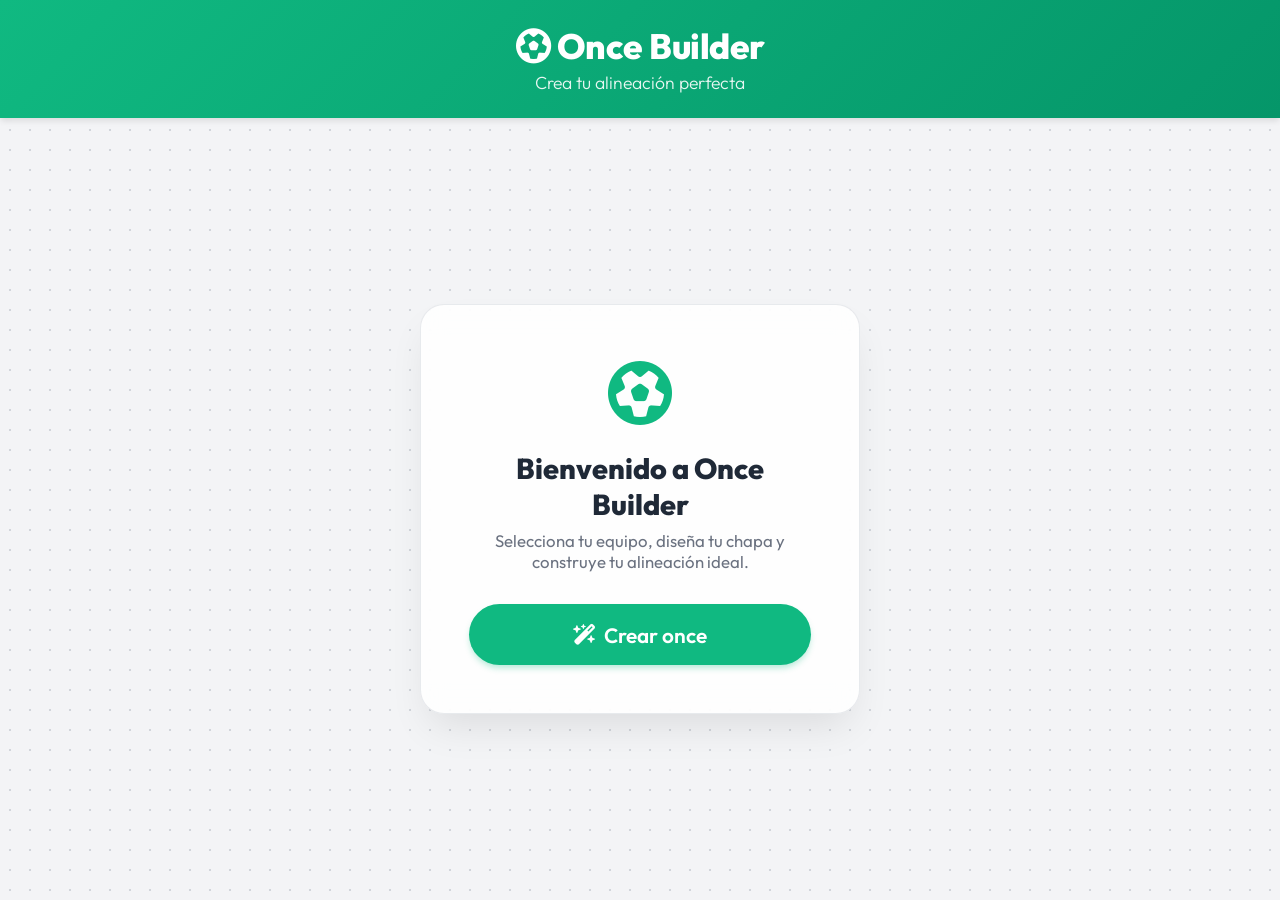
==== index.html @ 5cedeb33 "feat: Expand teams database to 5 leagues and add chapa-to-chapa drag swap" ====
<!DOCTYPE html>
<html lang="es">
<head>
  <meta charset="UTF-8">
  <meta name="viewport" content="width=device-width, initial-scale=1.0">
  <title>Once Builder</title>
  <link rel="preconnect" href="https://fonts.googleapis.com">
  <link rel="preconnect" href="https://fonts.gstatic.com" crossorigin>
  <link href="https://fonts.googleapis.com/css2?family=Outfit:wght@300;400;600;800&display=swap" rel="stylesheet">
  <link rel="stylesheet" href="css/style.css">
  <link rel="stylesheet" href="https://cdnjs.cloudflare.com/ajax/libs/font-awesome/6.4.0/css/all.min.css">
</head>
<body>
  <div id="toast-container"></div>

  <header>
    <div class="header-content">
      <h1><i class="fa-solid fa-futbol"></i> Once Builder</h1>
      <p>Crea tu alineación perfecta</p>
    </div>
  </header>

  <!-- Pantalla Inicial -->
  <div id="welcome-screen" class="welcome-screen">
    <div class="welcome-card">
      <div class="welcome-icon"><i class="fa-solid fa-futbol"></i></div>
      <h2>Bienvenido a Once Builder</h2>
      <p>Selecciona tu equipo, diseña tu chapa y construye tu alineación ideal.</p>
      <button id="start-wizard-btn" class="primary-btn huge-btn">
        <i class="fa-solid fa-wand-magic-sparkles"></i> Crear once
      </button>
    </div>
  </div>

  <!-- Modal del Wizard -->
  <div id="wizard-modal" class="modal hidden">
    <div class="modal-content panel">

      <!-- Paso 1: Equipo -->
      <div id="wizard-step-1" class="wizard-step">
        <div class="step-header">
          <span class="step-badge">1/3</span>
          <h2>Selecciona tu equipo</h2>
        </div>

        <!-- Buscar por texto -->
        <div class="team-search">
          <input type="text" id="wizard-team-search" class="modern-input" placeholder="Buscar equipo (ej: Real Madrid, City…)">
          <button id="wizard-team-search-btn" class="primary-btn search-btn"><i class="fa-solid fa-magnifying-glass"></i></button>
        </div>
        <div id="wizard-loader" class="loader hidden"></div>

        <!-- O filtrar por liga -->
        <div class="league-filter">
          <label class="filter-label"><i class="fa-solid fa-filter"></i> O filtra por liga:</label>
          <div id="league-buttons" class="league-btns"></div>
        </div>

        <!-- Lista de equipos resultantes -->
        <div id="team-results" class="team-grid"></div>

        <p id="wizard-team-result" class="success-text hidden"></p>
        <div class="wizard-footer">
          <button id="wizard-next-1" class="primary-btn" disabled>Siguiente <i class="fa-solid fa-arrow-right"></i></button>
        </div>
      </div>

      <!-- Paso 2: Chapa -->
      <div id="wizard-step-2" class="wizard-step hidden">
        <div class="step-header">
          <span class="step-badge">2/3</span>
          <h2>Diseña tu Chapa</h2>
        </div>
        <div id="jersey-container"></div>
        <div class="wizard-footer">
          <button id="wizard-prev-2" class="secondary-btn"><i class="fa-solid fa-arrow-left"></i> Atrás</button>
          <button id="wizard-next-2" class="primary-btn">Siguiente <i class="fa-solid fa-arrow-right"></i></button>
        </div>
      </div>

      <!-- Paso 3: Formación -->
      <div id="wizard-step-3" class="wizard-step hidden">
        <div class="step-header">
          <span class="step-badge">3/3</span>
          <h2>Elige la Formación</h2>
        </div>
        <select id="wizard-formation-select" class="modern-input"></select>
        <div class="wizard-footer">
          <button id="wizard-prev-3" class="secondary-btn"><i class="fa-solid fa-arrow-left"></i> Atrás</button>
          <button id="wizard-finish" class="primary-btn">¡Empezar a construir! <i class="fa-solid fa-check"></i></button>
        </div>
      </div>

    </div>
  </div>

  <!-- Layout Principal -->
  <main id="main-layout" class="layout hidden">
    <section class="panel formation-panel">
      <div class="panel-header">
        <h2><i class="fa-solid fa-chess-board"></i> Formación</h2>
        <select id="main-formation-select" class="modern-input" style="width: auto;"></select>
      </div>
      <div id="pitch-container"></div>
      <div class="field-hint"><i class="fa-solid fa-circle-info"></i> Arrastra chapas entre posiciones para intercambiarlas · Doble click para quitar</div>
      <button id="save-lineup-btn" class="primary-btn"><i class="fa-solid fa-download"></i> Guardar alineación</button>
    </section>

    <section class="panel players-panel">
      <h2><i class="fa-solid fa-users"></i> Plantilla</h2>
      <ul id="player-list"></ul>
      <div class="divider"></div>
      <h3><i class="fa-solid fa-user-plus"></i> Añadir jugador</h3>
      <form id="manual-player-form" class="modern-form">
        <input type="text" name="name" class="modern-input" placeholder="Nombre" required>
        <div class="form-row">
          <select name="position" class="modern-input" required>
            <option value="" disabled selected>Posición...</option>
            <option value="Goalkeeper">Portero</option>
            <option value="Defender">Defensa</option>
            <option value="Midfielder">Medio</option>
            <option value="Attacker">Delantero</option>
          </select>
          <input type="number" name="number" class="modern-input" placeholder="Dorsal" min="1" max="99">
        </div>
        <button type="submit" class="secondary-btn"><i class="fa-solid fa-plus"></i> Añadir</button>
      </form>
    </section>
  </main>

  <script src="js/formations.js"></script>
  <script src="js/jersey.js"></script>
  <script src="js/players.js"></script>
  <script src="js/pitch.js"></script>
  <script src="js/main.js"></script>
</body>
</html>
---- css/style.css ----
:root {
  --primary: #10b981;
  --primary-dark: #059669;
  --secondary: #3b82f6;
  --bg-color: #f3f4f6;
  --panel-bg: rgba(255, 255, 255, 0.85);
  --text-main: #1f2937;
  --text-muted: #6b7280;
  --border-color: rgba(209, 213, 219, 0.5);
  --pitch-grass-1: #2d6a4f;
  --pitch-grass-2: #1b4332;
  --pitch-line: rgba(255, 255, 255, 0.6);
  --danger: #ef4444;
}

* { box-sizing: border-box; margin: 0; padding: 0; }

body {
  font-family: 'Outfit', sans-serif;
  background-color: var(--bg-color);
  background-image: radial-gradient(#d1d5db 1px, transparent 1px);
  background-size: 20px 20px;
  color: var(--text-main);
  min-height: 100vh;
  display: flex;
  flex-direction: column;
}

header {
  background: linear-gradient(135deg, var(--primary) 0%, var(--primary-dark) 100%);
  color: white;
  padding: 1.5rem 1rem;
  box-shadow: 0 4px 6px -1px rgba(0, 0, 0, 0.1);
  text-align: center;
}
.header-content h1 { font-weight: 800; font-size: 2.2rem; letter-spacing: -0.5px; margin-bottom: 0.2rem; }
.header-content p { font-weight: 300; opacity: 0.9; font-size: 1.1rem; }

/* Utilitarios */
.hidden { display: none !important; }

/* Welcome Screen */
.welcome-screen {
  flex: 1;
  display: flex;
  align-items: center;
  justify-content: center;
  padding: 2rem;
}
.welcome-card {
  background: var(--panel-bg);
  backdrop-filter: blur(12px);
  border: 1px solid var(--border-color);
  border-radius: 24px;
  padding: 3rem;
  text-align: center;
  max-width: 440px;
  width: 100%;
  box-shadow: 0 20px 40px -10px rgba(0,0,0,0.1);
}
.welcome-icon {
  font-size: 4rem;
  color: var(--primary);
  margin-bottom: 1rem;
  animation: spin 8s linear infinite;
}
@keyframes spin-ball {
  0%   { transform: rotate(0deg) scale(1); }
  50%  { transform: rotate(180deg) scale(1.1); }
  100% { transform: rotate(360deg) scale(1); }
}
.welcome-card h2 { font-size: 1.8rem; font-weight: 800; margin-bottom: 0.5rem; }
.welcome-card p  { color: var(--text-muted); margin-bottom: 2rem; font-size: 1.05rem; }
.huge-btn {
  font-size: 1.3rem;
  padding: 1.1rem 2.5rem;
  border-radius: 50px;
  box-shadow: 0 10px 20px -3px rgba(16, 185, 129, 0.4);
  width: 100%;
  justify-content: center;
}
.huge-btn:hover { transform: translateY(-2px); box-shadow: 0 14px 24px -3px rgba(16, 185, 129, 0.5); }

/* Modal Wizard */
.modal {
  position: fixed; top: 0; left: 0; width: 100%; height: 100%;
  background: rgba(0, 0, 0, 0.6);
  backdrop-filter: blur(5px);
  display: flex; align-items: center; justify-content: center;
  z-index: 1000;
}
.modal-content {
  width: 95%; max-width: 560px;
  background: white;
  padding: 2rem;
  box-shadow: 0 25px 50px -12px rgba(0, 0, 0, 0.25);
  max-height: 90vh;
  overflow-y: auto;
}
.step-header { display: flex; align-items: center; gap: 0.8rem; margin-bottom: 0.5rem; }
.step-badge { background: var(--primary); color: white; font-size: 0.75rem; font-weight: 700; padding: 0.2rem 0.6rem; border-radius: 20px; }
.step-header h2 { font-size: 1.3rem; margin: 0; }
.wizard-step { display: flex; flex-direction: column; gap: 1rem; }
.wizard-footer {
  display: flex; justify-content: flex-end; gap: 1rem; margin-top: 1.5rem; border-top: 1px solid var(--border-color); padding-top: 1.5rem;
}
.success-text { color: var(--primary); font-weight: 600; text-align: center; background: #ecfdf5; padding: 0.5rem; border-radius: 6px; }

/* League filter & Team grid */
.filter-label { font-size: 0.9rem; font-weight: 600; color: var(--text-muted); display: flex; align-items: center; gap: 0.4rem; }
.league-btns { display: flex; flex-wrap: wrap; gap: 0.4rem; margin-top: 0.4rem; }
.league-btn { font-size: 0.8rem; padding: 0.35rem 0.8rem; border-radius: 20px; transition: all 0.2s; }
.league-btn.active { background: var(--primary); color: white; border-color: var(--primary); }
.team-grid { display: grid; grid-template-columns: repeat(auto-fill, minmax(110px, 1fr)); gap: 0.5rem; max-height: 200px; overflow-y: auto; padding: 0.25rem; }
.team-card {
  display: flex; flex-direction: column; align-items: center; justify-content: center;
  background: #f8fafc; border: 2px solid #e2e8f0; border-radius: 8px;
  padding: 0.6rem 0.4rem; cursor: pointer; transition: all 0.2s; gap: 0.2rem;
}
.team-card:hover { border-color: var(--primary); background: #ecfdf5; }
.team-card.selected { border-color: var(--primary); background: #d1fae5; box-shadow: 0 0 0 3px rgba(16,185,129,0.2); }
.team-code { font-size: 0.8rem; font-weight: 800; color: var(--text-main); }
.team-name-small { font-size: 0.65rem; color: var(--text-muted); text-align: center; line-height: 1.2; }

/* Layout Grid */
.layout {
  display: grid;
  grid-template-columns: 1fr 350px;
  gap: 1.5rem;
  padding: 2rem;
  max-width: 1200px;
  margin: 0 auto;
  flex: 1;
  width: 100%;
}
@media (max-width: 900px) {
  .layout { grid-template-columns: 1fr; padding: 1rem; }
}

.panel {
  background: var(--panel-bg);
  backdrop-filter: blur(12px);
  border: 1px solid var(--border-color);
  border-radius: 16px;
  padding: 1.5rem;
  box-shadow: 0 10px 25px -5px rgba(0, 0, 0, 0.05);
  display: flex; flex-direction: column; gap: 1rem;
}
.panel h2 { font-size: 1.4rem; font-weight: 600; color: var(--text-main); display: flex; align-items: center; gap: 0.5rem; border-bottom: 2px solid var(--primary); padding-bottom: 0.5rem; margin-bottom: 0.5rem; width: max-content; }
.panel h3 { font-size: 1.1rem; font-weight: 600; color: var(--text-muted); margin-top: 0.5rem; }
.panel-header { display: flex; justify-content: space-between; align-items: flex-end; }

/* Forms & Buttons */
.modern-input {
  width: 100%; padding: 0.75rem 1rem; border: 1px solid #d1d5db; border-radius: 8px; font-family: 'Outfit', sans-serif; font-size: 0.95rem; background: white; transition: all 0.2s ease;
}
.modern-input:focus { outline: none; border-color: var(--primary); box-shadow: 0 0 0 3px rgba(16, 185, 129, 0.2); }
button { font-family: 'Outfit', sans-serif; font-weight: 600; border: none; border-radius: 8px; padding: 0.75rem 1.2rem; cursor: pointer; transition: all 0.2s; display: flex; align-items: center; justify-content: center; gap: 0.5rem; font-size: 0.95rem; }
button:active { transform: scale(0.97); }
button:disabled { opacity: 0.5; cursor: not-allowed; }
.primary-btn { background: var(--primary); color: white; box-shadow: 0 4px 6px -1px rgba(16, 185, 129, 0.3); }
.primary-btn:hover:not(:disabled) { background: var(--primary-dark); box-shadow: 0 6px 8px -1px rgba(16, 185, 129, 0.4); }
.secondary-btn { background: white; color: var(--text-main); border: 1px solid #d1d5db; }
.secondary-btn:hover { background: #f9fafb; border-color: #9ca3af; }
.team-search { display: flex; gap: 0.5rem; }

.loader { border: 3px solid rgba(0,0,0,0.1); border-left-color: var(--primary); border-radius: 50%; width: 24px; height: 24px; animation: spin 1s linear infinite; margin: 0.5rem auto; }
@keyframes spin { 100% { transform: rotate(360deg); } }

/* Player List */
#player-list { list-style: none; max-height: 400px; overflow-y: auto; padding-right: 0.5rem; }
#player-list::-webkit-scrollbar { width: 6px; }
#player-list::-webkit-scrollbar-thumb { background: #cbd5e1; border-radius: 4px; }
#player-list li { padding: 0.7rem 1rem; margin-bottom: 0.5rem; background: white; border: 1px solid #e2e8f0; border-radius: 8px; cursor: grab; font-size: 0.95rem; font-weight: 500; display: flex; align-items: center; transition: all 0.2s ease; }
#player-list li:hover { transform: translateY(-2px); border-color: var(--primary); }
#player-list li:active { cursor: grabbing; }
.player-number-badge { background: var(--text-main); color: white; width: 24px; height: 24px; display: inline-flex; align-items: center; justify-content: center; border-radius: 4px; font-size: 0.75rem; font-weight: 800; margin-right: 0.8rem; }
.player-pos-badge { margin-left: auto; font-size: 0.7rem; background: #f1f5f9; padding: 0.2rem 0.5rem; border-radius: 12px; color: var(--text-muted); font-weight: 600; text-transform: uppercase; }

.divider { height: 1px; background: var(--border-color); margin: 0.5rem 0; }
.modern-form { display: flex; flex-direction: column; gap: 0.75rem; }
.form-row { display: flex; gap: 0.5rem; }

/* Pitch */
.pitch {
  position: relative; width: 100%; aspect-ratio: 2 / 3;
  background: repeating-linear-gradient(0deg, var(--pitch-grass-1), var(--pitch-grass-1) 10%, var(--pitch-grass-2) 10%, var(--pitch-grass-2) 20%);
  border: 3px solid var(--pitch-line); border-radius: 8px; margin-top: 0.5rem;
  box-shadow: inset 0 0 20px rgba(0,0,0,0.2), 0 10px 15px -3px rgba(0,0,0,0.1); overflow: hidden;
}
.pitch::before { content: ''; position: absolute; top: 50%; left: 0; right: 0; height: 2px; background: var(--pitch-line); transform: translateY(-50%); }
.pitch::after { content: ''; position: absolute; top: 50%; left: 50%; width: 80px; height: 80px; border: 2px solid var(--pitch-line); border-radius: 50%; transform: translate(-50%, -50%); }

.slot {
  position: absolute; transform: translate(-50%, 50%);
  width: 52px; height: 52px; border-radius: 50%;
  background: rgba(255, 255, 255, 0.1); border: 2px dashed rgba(255, 255, 255, 0.4);
  display: flex; flex-direction: column; align-items: center; justify-content: center;
  cursor: pointer; transition: all 0.2s ease; z-index: 10;
}
.slot.drag-over { background: rgba(16, 185, 129, 0.4); border-color: white; transform: translate(-50%, 50%) scale(1.1); }
.slot.filled { background: transparent; border: none; }
.slot-empty { color: rgba(255, 255, 255, 0.7); font-weight: 600; font-size: 0.75rem; text-shadow: 0 1px 2px rgba(0,0,0,0.5); }

/* Chapa on field */
.slot-chapa {
  width: 48px; height: 48px;
  display: flex; align-items: center; justify-content: center;
  transition: transform 0.2s;
}
.slot.filled:hover .slot-chapa { transform: scale(1.15); }
.slot.dragging { opacity: 0.35; }
.slot-name {
  font-size: 0.7rem; position: absolute; bottom: -20px; white-space: nowrap;
  background: rgba(0, 0, 0, 0.7); color: white; padding: 0.2rem 0.5rem; border-radius: 12px; font-weight: 600; box-shadow: 0 1px 3px rgba(0,0,0,0.5);
}

/* Field hint */
.field-hint { font-size: 0.75rem; color: var(--text-muted); text-align: center; display: flex; align-items: center; justify-content: center; gap: 0.4rem; }

/* Toasts */
#toast-container { position: fixed; bottom: 20px; right: 20px; display: flex; flex-direction: column; gap: 10px; z-index: 9999; }
.toast { background: white; color: var(--text-main); padding: 1rem 1.5rem; border-radius: 8px; box-shadow: 0 10px 15px -3px rgba(0,0,0,0.1); display: flex; align-items: center; gap: 0.8rem; font-weight: 500; animation: slideIn 0.3s ease forwards; border-left: 4px solid var(--primary); }
.toast.error { border-left-color: var(--danger); }
@keyframes slideIn { from { transform: translateX(100%); opacity: 0; } to { transform: translateX(0); opacity: 1; } }
@keyframes fadeOut { to { opacity: 0; transform: translateY(10px); } }
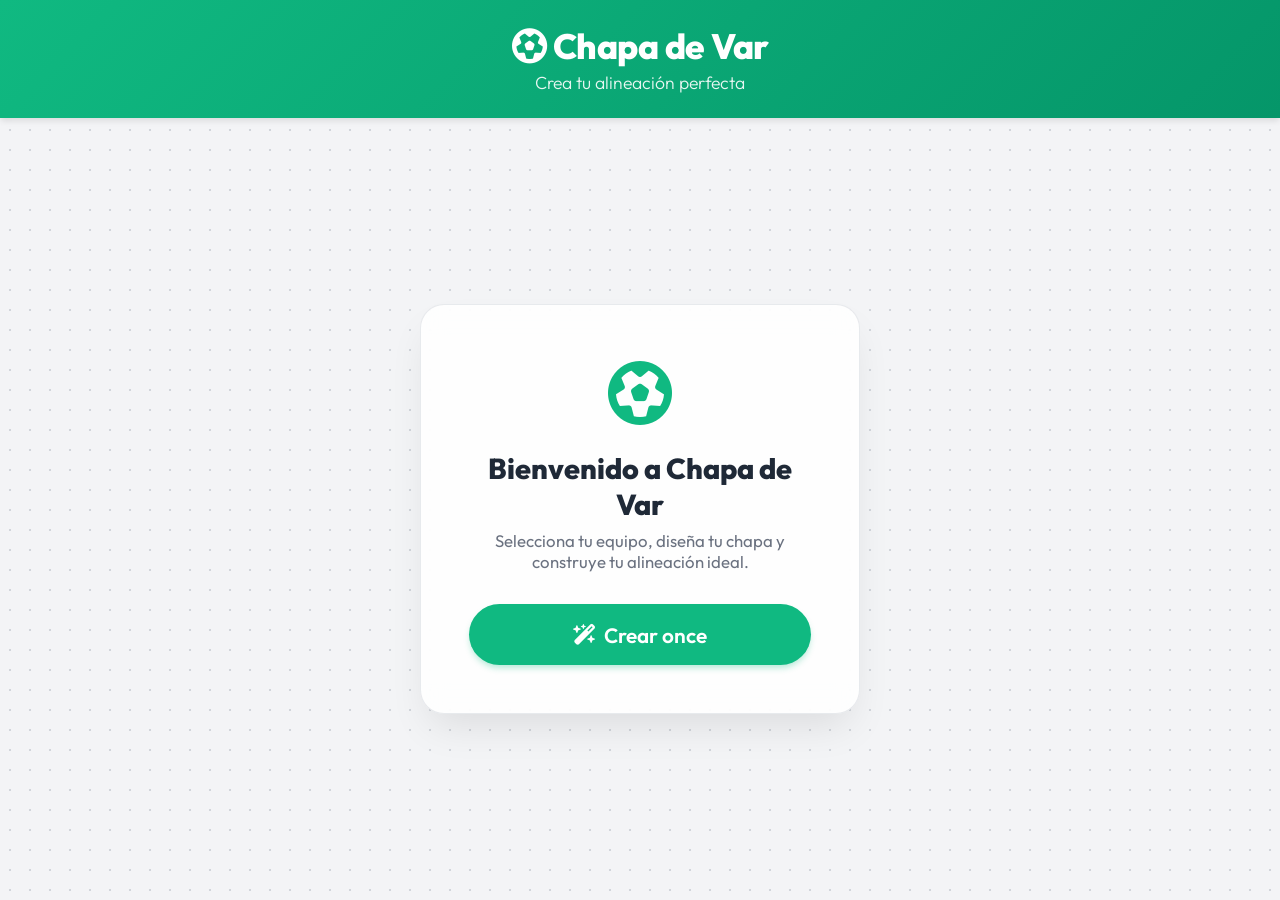
==== commit 21d9af31: "feat: Rename app to Chapa de Var" ====
--- a/index.html
+++ b/index.html
@@ -3,7 +3,7 @@
 <head>
   <meta charset="UTF-8">
   <meta name="viewport" content="width=device-width, initial-scale=1.0">
-  <title>Once Builder</title>
+  <title>Chapa de Var</title>
   <link rel="preconnect" href="https://fonts.googleapis.com">
   <link rel="preconnect" href="https://fonts.gstatic.com" crossorigin>
   <link href="https://fonts.googleapis.com/css2?family=Outfit:wght@300;400;600;800&display=swap" rel="stylesheet">
@@ -15,7 +15,7 @@
 
   <header>
     <div class="header-content">
-      <h1><i class="fa-solid fa-futbol"></i> Once Builder</h1>
+      <h1><i class="fa-solid fa-futbol"></i> Chapa de Var</h1>
       <p>Crea tu alineación perfecta</p>
     </div>
   </header>
@@ -24,7 +24,7 @@
   <div id="welcome-screen" class="welcome-screen">
     <div class="welcome-card">
       <div class="welcome-icon"><i class="fa-solid fa-futbol"></i></div>
-      <h2>Bienvenido a Once Builder</h2>
+      <h2>Bienvenido a Chapa de Var</h2>
       <p>Selecciona tu equipo, diseña tu chapa y construye tu alineación ideal.</p>
       <button id="start-wizard-btn" class="primary-btn huge-btn">
         <i class="fa-solid fa-wand-magic-sparkles"></i> Crear once
--- a/css/style.css
+++ b/css/style.css
@@ -71,6 +71,7 @@
 }
 .welcome-card h2 { font-size: 1.8rem; font-weight: 800; margin-bottom: 0.5rem; }
 .welcome-card p  { color: var(--text-muted); margin-bottom: 2rem; font-size: 1.05rem; }
+
 .huge-btn {
   font-size: 1.3rem;
   padding: 1.1rem 2.5rem;
@@ -171,9 +172,9 @@
 #player-list { list-style: none; max-height: 400px; overflow-y: auto; padding-right: 0.5rem; }
 #player-list::-webkit-scrollbar { width: 6px; }
 #player-list::-webkit-scrollbar-thumb { background: #cbd5e1; border-radius: 4px; }
-#player-list li { padding: 0.7rem 1rem; margin-bottom: 0.5rem; background: white; border: 1px solid #e2e8f0; border-radius: 8px; cursor: grab; font-size: 0.95rem; font-weight: 500; display: flex; align-items: center; transition: all 0.2s ease; }
+#player-list li { padding: 0.7rem 1rem; margin-bottom: 0.5rem; background: white; border: 1px solid #e2e8f0; border-radius: 8px; cursor: pointer; font-size: 0.95rem; font-weight: 500; display: flex; align-items: center; transition: all 0.2s ease; }
 #player-list li:hover { transform: translateY(-2px); border-color: var(--primary); }
-#player-list li:active { cursor: grabbing; }
+#player-list li.in-pitch { opacity: 0.5; background: #f8fafc; border-style: dashed; }
 .player-number-badge { background: var(--text-main); color: white; width: 24px; height: 24px; display: inline-flex; align-items: center; justify-content: center; border-radius: 4px; font-size: 0.75rem; font-weight: 800; margin-right: 0.8rem; }
 .player-pos-badge { margin-left: auto; font-size: 0.7rem; background: #f1f5f9; padding: 0.2rem 0.5rem; border-radius: 12px; color: var(--text-muted); font-weight: 600; text-transform: uppercase; }
 
@@ -208,11 +209,18 @@
   display: flex; align-items: center; justify-content: center;
   transition: transform 0.2s;
 }
+.slot.filled {
+  cursor: grab;
+}
+.slot.filled:active {
+  cursor: grabbing;
+}
 .slot.filled:hover .slot-chapa { transform: scale(1.15); }
-.slot.dragging { opacity: 0.35; }
+.slot.dragging { opacity: 0.35; cursor: grabbing !important; }
 .slot-name {
   font-size: 0.7rem; position: absolute; bottom: -20px; white-space: nowrap;
   background: rgba(0, 0, 0, 0.7); color: white; padding: 0.2rem 0.5rem; border-radius: 12px; font-weight: 600; box-shadow: 0 1px 3px rgba(0,0,0,0.5);
+  pointer-events: none; /* prevent drag intercept */
 }
 
 /* Field hint */
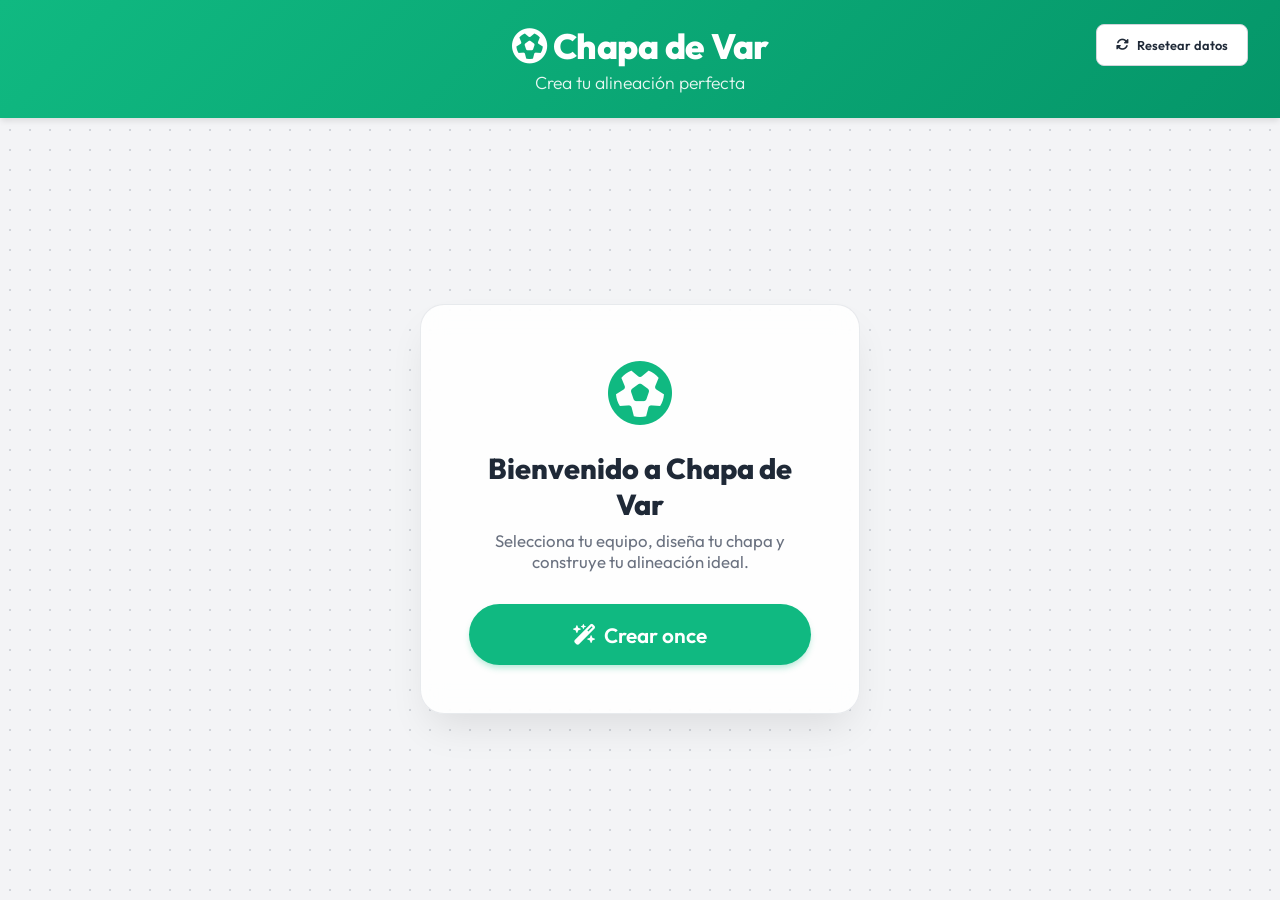
==== commit af69fb92: "feat: añadir botón de resetear datos (limpiar localStorage)" ====
--- a/index.html
+++ b/index.html
@@ -18,6 +18,7 @@
       <h1><i class="fa-solid fa-futbol"></i> Chapa de Var</h1>
       <p>Crea tu alineación perfecta</p>
     </div>
+    <button id="reset-data-btn" class="secondary-btn" style="position: absolute; right: 2rem; top: 1.5rem; font-size: 0.8rem;"><i class="fa-solid fa-rotate"></i> Resetear datos</button>
   </header>
 
   <!-- Pantalla Inicial -->
--- a/css/style.css
+++ b/css/style.css
@@ -177,6 +177,8 @@
 #player-list li.in-pitch { opacity: 0.5; background: #f8fafc; border-style: dashed; }
 .player-number-badge { background: var(--text-main); color: white; width: 24px; height: 24px; display: inline-flex; align-items: center; justify-content: center; border-radius: 4px; font-size: 0.75rem; font-weight: 800; margin-right: 0.8rem; }
 .player-pos-badge { margin-left: auto; font-size: 0.7rem; background: #f1f5f9; padding: 0.2rem 0.5rem; border-radius: 12px; color: var(--text-muted); font-weight: 600; text-transform: uppercase; }
+.delete-player-btn { background: none; border: none; color: #ef4444; cursor: pointer; margin-left: 0.5rem; transition: transform 0.2s, color 0.2s; font-size: 0.9rem; padding: 0.2rem; display: flex; align-items: center; justify-content: center; }
+.delete-player-btn:hover { color: #dc2626; transform: scale(1.1); }
 
 .divider { height: 1px; background: var(--border-color); margin: 0.5rem 0; }
 .modern-form { display: flex; flex-direction: column; gap: 0.75rem; }
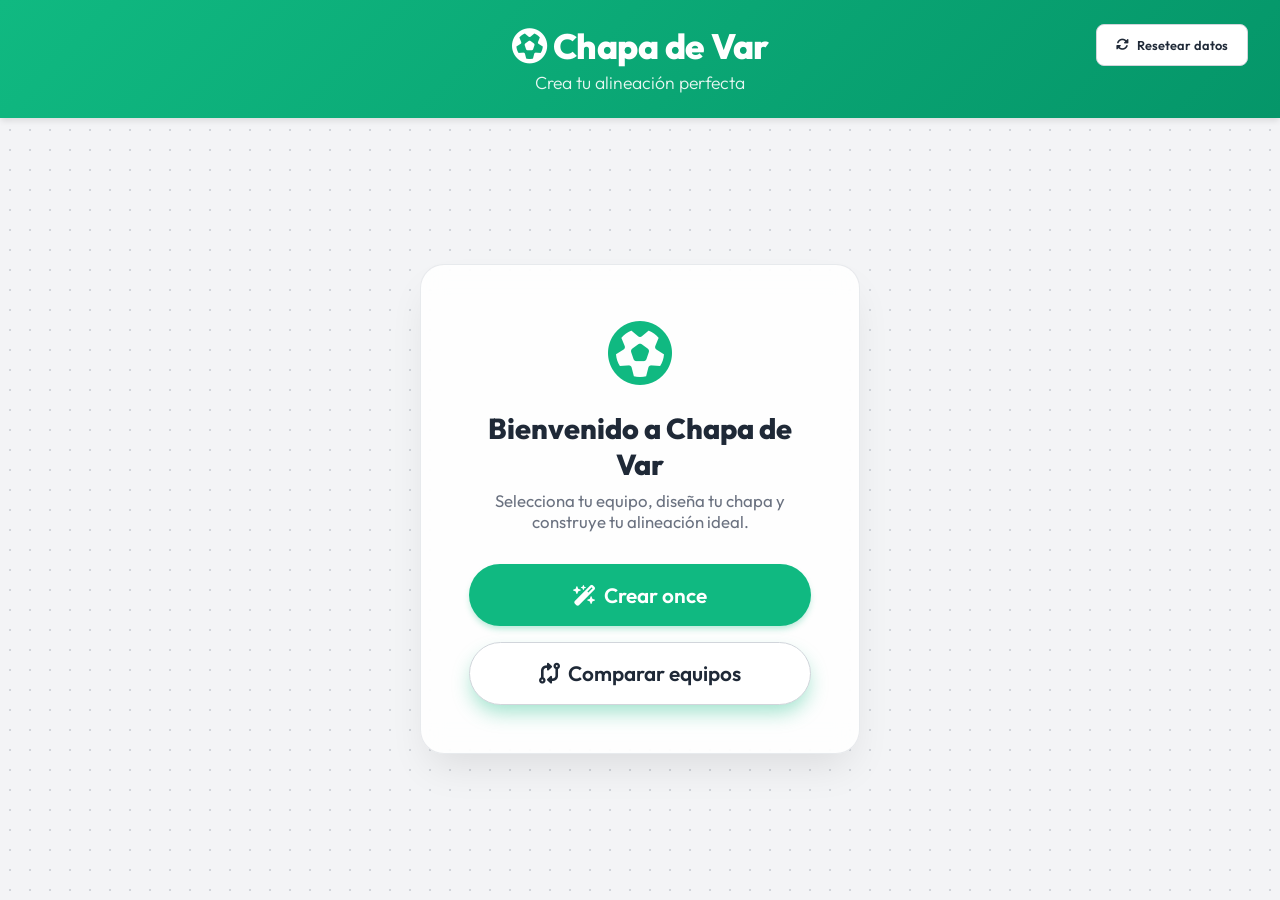
==== commit d48cfa20: "feat: añadir modo comparativa automática de onces y hacerlo responsive" ====
--- a/index.html
+++ b/index.html
@@ -29,6 +29,9 @@
       <p>Selecciona tu equipo, diseña tu chapa y construye tu alineación ideal.</p>
       <button id="start-wizard-btn" class="primary-btn huge-btn">
         <i class="fa-solid fa-wand-magic-sparkles"></i> Crear once
+      </button>
+      <button id="start-compare-btn" class="secondary-btn huge-btn" style="margin-top: 1rem;">
+        <i class="fa-solid fa-code-compare"></i> Comparar equipos
       </button>
     </div>
   </div>
@@ -95,7 +98,34 @@
     </div>
   </div>
 
-  <!-- Layout Principal -->
+      <!-- Modal Compare -->
+  <div id="compare-modal" class="modal hidden">
+    <div class="modal-content panel" style="max-width: 500px;">
+      <div class="step-header">
+        <h2>Comparar Equipos</h2>
+        <p>Selecciona dos equipos para ver sus posibles onces enfrentados.</p>
+      </div>
+      
+      <div class="form-row" style="margin: 2rem 0;">
+        <div style="flex:1;">
+          <label>Equipo Local (A)</label>
+          <select id="compare-team-a" class="modern-input"></select>
+        </div>
+        <div style="display:flex; align-items:center; justify-content:center; font-weight:800; font-size:1.5rem; margin-top:1.5rem; color: var(--primary);">VS</div>
+        <div style="flex:1;">
+          <label>Equipo Visitante (B)</label>
+          <select id="compare-team-b" class="modern-input"></select>
+        </div>
+      </div>
+
+      <div class="wizard-footer" style="justify-content: space-between;">
+        <button id="cancel-compare-btn" class="secondary-btn" onclick="document.getElementById('compare-modal').classList.add('hidden'); document.getElementById('welcome-screen').classList.remove('hidden');"><i class="fa-solid fa-times"></i> Cancelar</button>
+        <button id="run-compare-btn" class="primary-btn"><i class="fa-solid fa-bolt"></i> ¡Comparar!</button>
+      </div>
+    </div>
+  </div>
+
+  <!-- Layout Principal (Builder) -->
   <main id="main-layout" class="layout hidden">
     <section class="panel formation-panel">
       <div class="panel-header">
@@ -129,10 +159,31 @@
     </section>
   </main>
 
+  <!-- Layout de Comparación -->
+  <main id="compare-layout" class="layout compare-layout hidden">
+    <div class="compare-header">
+      <button id="back-to-home-btn" class="secondary-btn"><i class="fa-solid fa-arrow-left"></i> Volver a inicio</button>
+      <h2>Comparativa de Posibles Onces</h2>
+    </div>
+    
+    <div class="compare-grid">
+      <section class="panel compare-panel">
+        <h2 id="compare-title-a" style="text-align:center;">Equipo A</h2>
+        <div id="pitch-container-a" class="static-pitch-container"></div>
+      </section>
+      
+      <section class="panel compare-panel">
+        <h2 id="compare-title-b" style="text-align:center;">Equipo B</h2>
+        <div id="pitch-container-b" class="static-pitch-container"></div>
+      </section>
+    </div>
+  </main>
+
   <script src="js/formations.js"></script>
   <script src="js/jersey.js"></script>
   <script src="js/players.js"></script>
   <script src="js/pitch.js"></script>
   <script src="js/main.js"></script>
+  <script src="js/compare.js"></script>
 </body>
 </html>
--- a/css/style.css
+++ b/css/style.css
@@ -234,3 +234,16 @@
 .toast.error { border-left-color: var(--danger); }
 @keyframes slideIn { from { transform: translateX(100%); opacity: 0; } to { transform: translateX(0); opacity: 1; } }
 @keyframes fadeOut { to { opacity: 0; transform: translateY(10px); } }
+
+/* Compare Layout */
+.compare-layout { flex-direction: column; overflow-y: auto; }
+.compare-header { display: flex; align-items: center; justify-content: space-between; padding: 1rem 2rem; background: var(--bg-color); width: 100%; border-bottom: 1px solid var(--border-color); }
+.compare-header h2 { margin: 0; }
+.compare-grid { display: grid; grid-template-columns: 1fr 1fr; gap: 2rem; padding: 2rem; width: 100%; box-sizing: border-box; flex: 1; }
+@media (max-width: 900px) {
+  .compare-grid { grid-template-columns: 1fr; }
+}
+.compare-panel { flex: 1; display: flex; flex-direction: column; }
+.static-pitch-container { flex: 1; position: relative; min-height: 500px; display: flex; align-items: stretch; justify-content: stretch; }
+.pitch.static { flex: 1; min-height: 100%; }
+.static-slot { pointer-events: none; }
